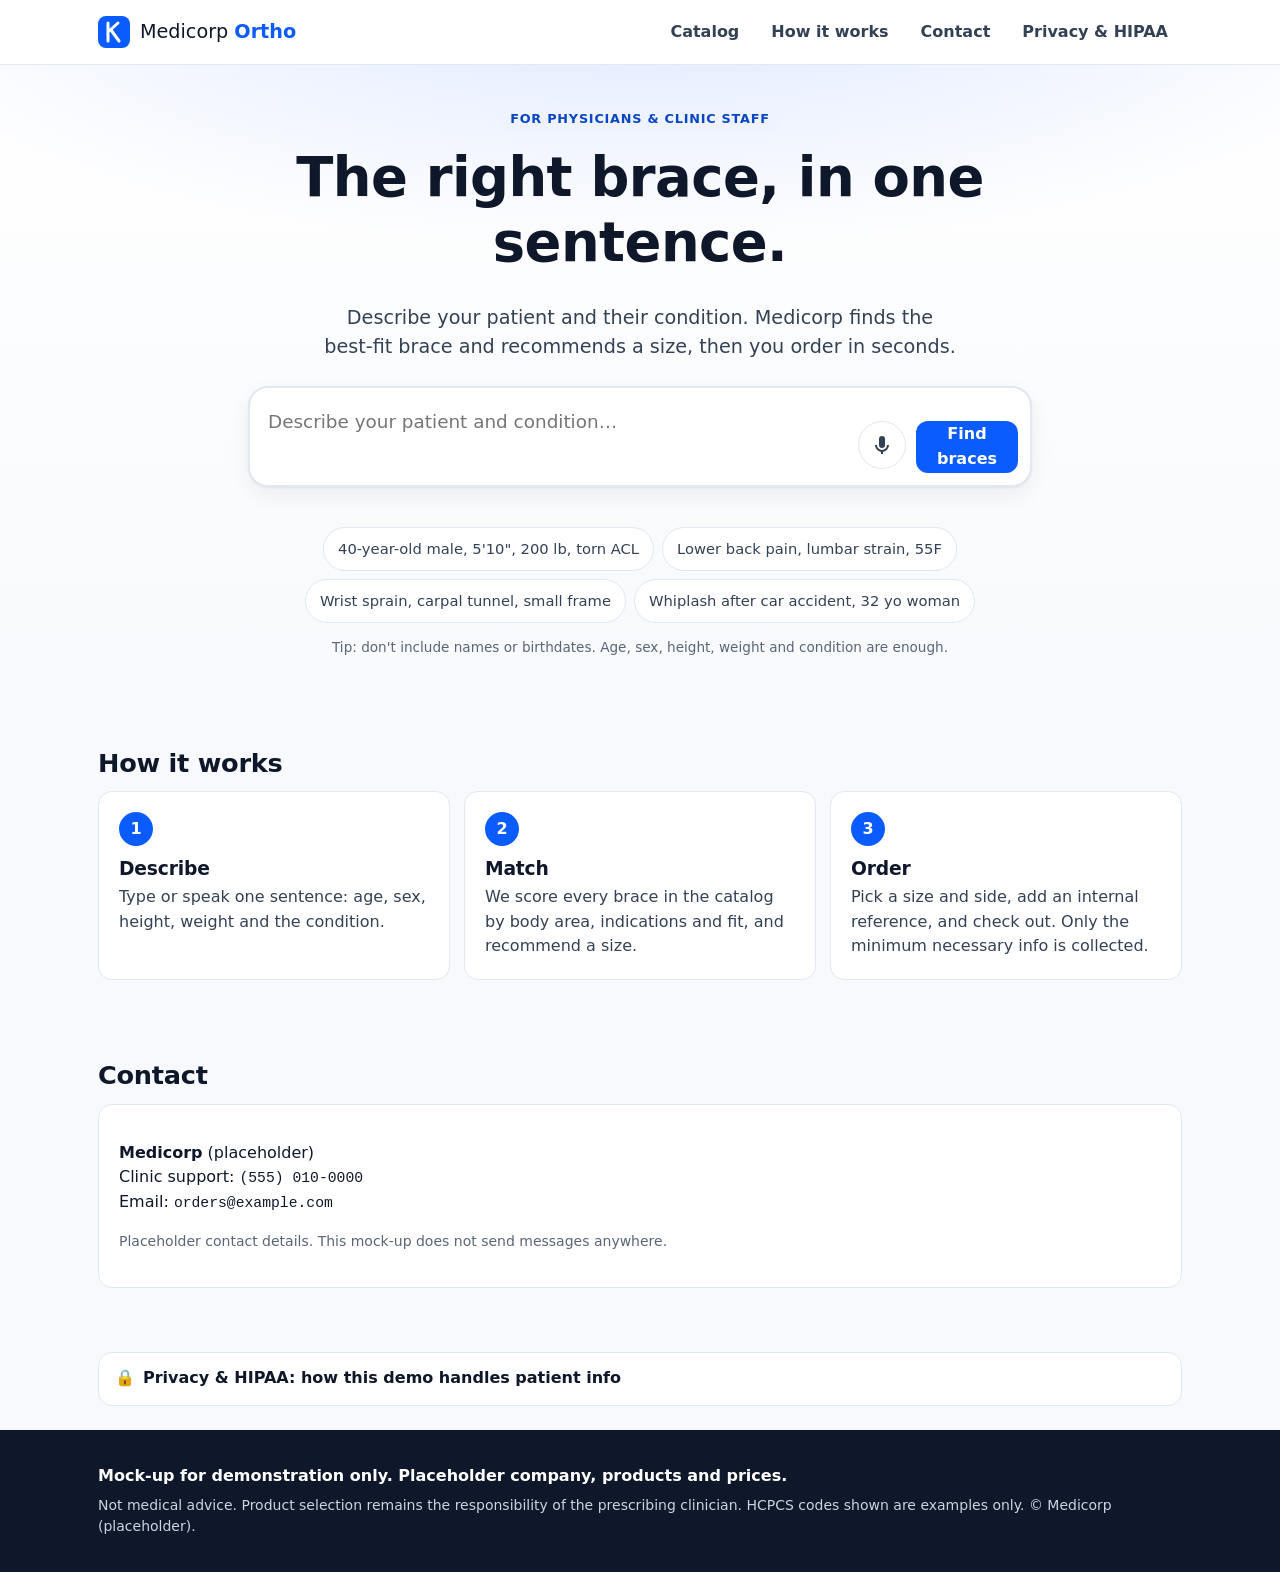
==== medicorp-mockup/index.html @ 3b9446be "Medicorp mock-up, part 1" ====
<!DOCTYPE html>
<html lang="en">
<head>
  <meta charset="utf-8">
  <meta name="viewport" content="width=device-width, initial-scale=1">
  <title>Medicorp | Find the Right Orthopedic Brace in One Sentence</title>
  <meta name="description" content="Medicorp helps doctors and clinic staff find and order the right knee, back, neck, wrist, ankle or shoulder brace. Describe the patient and condition in one sentence and get sized recommendations.">
  <meta name="robots" content="noindex, nofollow"><!-- mock-up: remove for production -->
  <meta name="theme-color" content="#0b5cff">
  <meta property="og:title" content="Medicorp | The right brace, in one sentence.">
  <meta property="og:description" content="AI-first brace finder and ordering for clinics. Knee, back, neck, wrist, ankle and shoulder supports.">
  <meta property="og:type" content="website">
  <link rel="icon" href="data:image/svg+xml,%3Csvg xmlns='http://www.w3.org/2000/svg' viewBox='0 0 32 32'%3E%3Crect width='32' height='32' rx='8' fill='%230b5cff'/%3E%3Cpath d='M10 7v18M10 16l10-9M13 14l8 11' stroke='white' stroke-width='3' fill='none' stroke-linecap='round'/%3E%3C/svg%3E">
  <link rel="stylesheet" href="css/styles.css">
  <script type="application/ld+json">
  {"@context":"https://schema.org","@type":"Organization","name":"Medicorp (placeholder)","description":"Mock-up of an orthopedic brace company website."}
  </script>
</head>
<body>
  <a class="skip-link" href="#main">Skip to content</a>

  <header class="site-header">
    <div class="wrap header-inner">
      <a class="brand" href="#/" aria-label="Medicorp home">
        <span class="brand-mark" aria-hidden="true">
          <svg viewBox="0 0 32 32" width="32" height="32"><rect width="32" height="32" rx="8" fill="currentColor"/><path d="M10 7v18M10 16l10-9M13 14l8 11" stroke="#fff" stroke-width="3" fill="none" stroke-linecap="round"/></svg>
        </span>
        <span class="brand-name">Medicorp <strong>Ortho</strong></span>
      </a>
      <button class="nav-toggle" type="button" aria-expanded="false" aria-controls="site-nav">
        <span class="sr-only">Menu</span><span class="bar"></span><span class="bar"></span><span class="bar"></span>
      </button>
      <nav id="site-nav" class="site-nav" aria-label="Primary">
        <a href="#/catalog" data-nav="catalog">Catalog</a>
        <a href="#/how" data-nav="how">How it works</a>
        <a href="#/contact" data-nav="contact">Contact</a>
        <a href="#/privacy" data-nav="privacy" class="nav-privacy">Privacy &amp; HIPAA</a>
      </nav>
    </div>
  </header>

  <main id="main" tabindex="-1">
    <!-- HOME / SEARCH -->
    <section id="view-home" class="view" aria-labelledby="hero-title">
      <div class="hero">
        <div class="wrap hero-inner">
          <p class="eyebrow">For physicians &amp; clinic staff</p>
          <h1 id="hero-title">The right brace, in one sentence.</h1>
          <p class="lede">Describe your patient and their condition. Medicorp finds the best-fit brace and recommends a size, then you order in seconds.</p>

          <form id="search-form" class="prompt" role="search" autocomplete="off">
            <label for="prompt-input" class="sr-only">Describe your patient and condition</label>
            <textarea id="prompt-input" rows="2" placeholder="Describe your patient and condition…" autocomplete="off" spellcheck="false"></textarea>
            <div class="prompt-actions">
              <button id="mic-btn" class="btn-icon" type="button" aria-label="Speak your request" aria-pressed="false" title="Voice input">
                <svg viewBox="0 0 24 24" width="24" height="24" aria-hidden="true"><path fill="currentColor" d="M12 15a3 3 0 0 0 3-3V6a3 3 0 1 0-6 0v6a3 3 0 0 0 3 3Zm5-3a5 5 0 0 1-10 0H5a7 7 0 0 0 6 6.92V21h2v-2.08A7 7 0 0 0 19 12h-2Z"/></svg>
              </button>
              <button class="btn btn-primary" type="submit">Find braces</button>
            </div>
          </form>
          <p id="voice-status" class="voice-status" role="status" aria-live="polite"></p>

          <div class="chips" aria-label="Example searches">
            <button type="button" class="chip">40-year-old male, 5'10", 200 lb, torn ACL</button>
            <button type="button" class="chip">Lower back pain, lumbar strain, 55F</button>
            <button type="button" class="chip">Wrist sprain, carpal tunnel, small frame</button>
            <button type="button" class="chip">Whiplash after car accident, 32 yo woman</button>
          </div>
          <p class="hint">Tip: don't include names or birthdates. Age, sex, height, weight and condition are enough.</p>
        </div>
      </div>

      <div class="wrap">
        <div id="results" class="results" aria-live="polite"></div>
      </div>

      <section id="how" class="wrap section" aria-labelledby="how-title">
        <h2 id="how-title">How it works</h2>
        <ol class="steps">
          <li><span class="step-n">1</span><h3>Describe</h3><p>Type or speak one sentence: age, sex, height, weight and the condition.</p></li>
          <li><span class="step-n">2</span><h3>Match</h3><p>We score every brace in the catalog by body area, indications and fit, and recommend a size.</p></li>
          <li><span class="step-n">3</span><h3>Order</h3><p>Pick a size and side, add an internal reference, and check out. Only the minimum necessary info is collected.</p></li>
        </ol>
      </section>

      <section id="contact" class="wrap section" aria-labelledby="contact-title">
        <h2 id="contact-title">Contact</h2>
        <div class="contact-card">
          <p><strong>Medicorp</strong> (placeholder)<br>Clinic support: <span class="mono">(555) 010-0000</span><br>Email: <span class="mono">orders@example.com</span></p>
          <p class="muted small">Placeholder contact details. This mock-up does not send messages anywhere.</p>
        </div>
      </section>
    </section>

    <!-- CATALOG -->
    <section id="view-catalog" class="view" hidden aria-labelledby="catalog-title">
      <div class="wrap section">
        <h1 id="catalog-title">Catalog</h1>
        <p class="lede-sm">All products load from <code>data/catalog.json</code>.</p>
        <div class="filters" role="group" aria-label="Filter by body area" id="catalog-filters"></div>
        <div id="catalog-grid" class="grid"></div>
      </div>
    </section>

    <!-- PRODUCT / ORDER -->
    <section id="view-product" class="view" hidden aria-label="Product and order">
      <div class="wrap section" id="product-root"></div>
    </section>

    <!-- PRIVACY -->
    <section id="view-privacy" class="view" hidden aria-labelledby="privacy-title">
      <div class="wrap section narrow">
        <h1 id="privacy-title">Privacy &amp; HIPAA</h1>
        <div class="privacy-panel" id="privacy-panel-full"></div>
      </div>
    </section>
  </main>

  <aside class="privacy-mini wrap" aria-label="Privacy and HIPAA summary">
    <details>
      <summary><span aria-hidden="true">🔒</span> Privacy &amp; HIPAA: how this demo handles patient info</summary>
      <div class="privacy-panel" id="privacy-panel-mini"></div>
    </details>
  </aside>

  <footer class="site-footer">
    <div class="wrap footer-inner">
      <p><strong>Mock-up for demonstration only. Placeholder company, products and prices.</strong></p>
      <p class="small">Not medical advice. Product selection remains the responsibility of the prescribing clinician. HCPCS codes shown are examples only. &copy; Medicorp (placeholder).</p>
    </div>
  </footer>

  <noscript><p class="wrap">This mock-up needs JavaScript enabled.</p></noscript>
  <script src="js/matcher.js"></script>
  <script src="js/app.js"></script>
</body>
</html>
---- medicorp-mockup/css/styles.css ----
/* Medicorp mock-up — mobile-first, no external fonts or assets */
:root {
  --blue: #0b5cff; --blue-d: #0846c4; --blue-50: #eef3ff;
  --ink: #0f172a; --ink-2: #334155; --muted: #5b6577;
  --line: #e2e8f0; --bg: #f7f9fc; --card: #fff;
  --ok: #0f7a46; --ok-50: #e8f7ef; --warn: #9a5b00; --warn-50: #fff6e5; --err: #b42318;
  --radius: 14px; --shadow: 0 1px 2px rgba(15,23,42,.06), 0 8px 24px rgba(15,23,42,.06);
  --font: system-ui, -apple-system, "Segoe UI", Roboto, "Helvetica Neue", Arial, sans-serif;
  --mono: ui-monospace, SFMono-Regular, Menlo, Consolas, monospace;
}
*, *::before, *::after { box-sizing: border-box; }
html { -webkit-text-size-adjust: 100%; scroll-behavior: smooth; scroll-padding-top: 80px; }
body { margin: 0; font-family: var(--font); color: var(--ink); background: var(--bg); line-height: 1.55; font-size: 16px; }
img, svg { max-width: 100%; }
a { color: var(--blue-d); }
h1, h2, h3 { line-height: 1.2; margin: 0 0 .5em; letter-spacing: -.01em; }
code, .mono { font-family: var(--mono); font-size: .92em; }
.wrap { width: 100%; max-width: 1120px; margin: 0 auto; padding: 0 18px; }
.narrow { max-width: 760px; }
.sr-only { position: absolute !important; width: 1px; height: 1px; overflow: hidden; clip: rect(0 0 0 0); white-space: nowrap; }
.skip-link { position: absolute; left: -999px; top: 8px; background: var(--ink); color: #fff; padding: 10px 14px; border-radius: 8px; z-index: 100; }
.skip-link:focus { left: 8px; }
:focus-visible { outline: 3px solid #ffb020; outline-offset: 2px; }
.muted { color: var(--muted); } .small { font-size: .875rem; }
.section { padding: 40px 18px; }
[hidden] { display: none !important; }

/* Header */
.site-header { position: sticky; top: 0; z-index: 50; background: rgba(255,255,255,.92); backdrop-filter: saturate(1.4) blur(10px); border-bottom: 1px solid var(--line); }
.header-inner { display: flex; align-items: center; justify-content: space-between; min-height: 64px; gap: 12px; }
.brand { display: inline-flex; align-items: center; gap: 10px; text-decoration: none; color: var(--ink); font-size: 1.2rem; }
.brand-mark { color: var(--blue); display: inline-flex; }
.brand-name strong { color: var(--blue); }
.nav-toggle { display: inline-flex; flex-direction: column; justify-content: center; gap: 5px; width: 48px; height: 48px; border: 1px solid var(--line); border-radius: 10px; background: #fff; cursor: pointer; padding: 0 12px; }
.nav-toggle .bar { display: block; height: 2px; background: var(--ink); border-radius: 2px; }
.site-nav { display: none; position: absolute; left: 0; right: 0; top: 64px; background: #fff; border-bottom: 1px solid var(--line); flex-direction: column; padding: 8px 18px 16px; box-shadow: var(--shadow); }
.site-nav.open { display: flex; }
.site-nav a { padding: 14px 8px; text-decoration: none; color: var(--ink-2); font-weight: 600; border-radius: 8px; }
.site-nav a:hover, .site-nav a[aria-current="page"] { color: var(--blue-d); background: var(--blue-50); }
@media (min-width: 760px) {
  .nav-toggle { display: none; }
  .site-nav { display: flex; position: static; flex-direction: row; padding: 0; box-shadow: none; border: 0; background: transparent; gap: 4px; }
  .site-nav a { padding: 10px 14px; }
}

/* Hero + prompt */
.hero { background: radial-gradient(1200px 400px at 50% -100px, #dbe6ff 0%, rgba(219,230,255,0) 70%), linear-gradient(#fff, var(--bg)); padding: 40px 0 28px; }
.hero-inner { text-align: center; max-width: 820px; }
.eyebrow { display: inline-block; margin: 0 0 12px; padding: 4px 12px; font-size: .8rem; font-weight: 700; letter-spacing: .06em; text-transform: uppercase; color: var(--blue-d); background: var(--blue-50); border-radius: 999px; }
.hero h1 { font-size: clamp(2rem, 6vw, 3.4rem); font-weight: 800; }
.lede { color: var(--ink-2); font-size: clamp(1.02rem, 2.4vw, 1.2rem); margin: 0 auto 24px; max-width: 640px; }
.prompt { display: flex; flex-direction: column; gap: 10px; background: #fff; border: 2px solid var(--line); border-radius: 20px; padding: 12px; box-shadow: var(--shadow); text-align: left; transition: border-color .15s; }
.prompt:focus-within { border-color: var(--blue); }
.prompt textarea { width: 100%; border: 0; resize: none; font: inherit; font-size: 1.15rem; padding: 8px 6px; min-height: 64px; color: var(--ink); background: transparent; }
.prompt textarea:focus { outline: none; }
.prompt-actions { display: flex; justify-content: flex-end; gap: 10px; }
@media (min-width: 640px) { .prompt { flex-direction: row; align-items: flex-end; } .prompt textarea { min-height: 56px; } }
.btn { display: inline-flex; align-items: center; justify-content: center; gap: 8px; min-height: 48px; padding: 0 20px; font: inherit; font-weight: 700; border-radius: 12px; border: 1px solid transparent; cursor: pointer; text-decoration: none; }
.btn-primary { background: var(--blue); color: #fff; }
.btn-primary:hover { background: var(--blue-d); }
.btn-primary:disabled { opacity: .6; cursor: progress; }
.btn-ghost { background: #fff; color: var(--ink); border-color: var(--line); }
.btn-ghost:hover { border-color: var(--blue); color: var(--blue-d); }
.btn-block { width: 100%; }
.btn-icon { width: 48px; height: 48px; border-radius: 50%; border: 1px solid var(--line); background: #fff; color: var(--ink-2); cursor: pointer; display: inline-flex; align-items: center; justify-content: center; flex: none; }
.btn-icon:hover { color: var(--blue-d); border-color: var(--blue); }
.btn-icon.listening { background: #ffe8e6; color: var(--err); border-color: var(--err); animation: pulse 1.2s infinite; }
@keyframes pulse { 0%{box-shadow:0 0 0 0 rgba(180,35,24,.35)} 70%{box-shadow:0 0 0 12px rgba(180,35,24,0)} 100%{box-shadow:0 0 0 0 rgba(180,35,24,0)} }
.voice-status { min-height: 1.5em; margin: 10px 0 0; font-size: .92rem; color: var(--muted); }
.voice-status.warn { color: var(--warn); }
.chips { display: flex; flex-wrap: wrap; justify-content: center; gap: 8px; margin-top: 8px; }
.chip { min-height: 44px; padding: 8px 14px; border-radius: 999px; border: 1px solid var(--line); background: #fff; color: var(--ink-2); font: inherit; font-size: .92rem; cursor: pointer; }
.chip:hover { border-color: var(--blue); color: var(--blue-d); background: var(--blue-50); }
.hint { font-size: .85rem; color: var(--muted); margin-top: 14px; }

/* Results */
.results { padding-top: 8px; }
.results-head { display: flex; flex-wrap: wrap; align-items: baseline; justify-content: space-between; gap: 8px; margin: 18px 0 12px; }
.results-head h2 { margin: 0; font-size: 1.35rem; }
.parsed { display: flex; flex-wrap: wrap; gap: 6px; margin: 0 0 16px; padding: 0; list-style: none; }
.parsed li { font-size: .82rem; padding: 4px 10px; border-radius: 999px; background: #fff; border: 1px solid var(--line); color: var(--ink-2); }
.parsed li b { color: var(--ink); }
.grid { display: grid; grid-template-columns: 1fr; gap: 16px; }
@media (min-width: 640px) { .grid { grid-template-columns: repeat(2, 1fr); } }
@media (min-width: 1000px) { .grid { grid-template-columns: repeat(3, 1fr); } }
.card { position: relative; display: flex; flex-direction: column; background: var(--card); border: 1px solid var(--line); border-radius: var(--radius); box-shadow: var(--shadow); overflow: hidden; transition: transform .15s, box-shadow .15s, border-color .15s; }
.card:hover { transform: translateY(-2px); border-color: #c7d6ff; }
.card.top { border: 2px solid var(--blue); }
.card-media { display: flex; align-items: center; justify-content: center; height: 128px; background: linear-gradient(135deg, var(--blue-50), #f5f8ff); color: var(--blue); }
.card-media svg { width: 72px; height: 72px; }
.badge { display: inline-block; font-size: .72rem; font-weight: 700; letter-spacing: .04em; text-transform: uppercase; padding: 3px 9px; border-radius: 999px; background: var(--blue-50); color: var(--blue-d); }
.badge-top { position: absolute; top: 10px; left: 10px; background: var(--blue); color: #fff; }
.badge-related { position: absolute; top: 10px; left: 10px; background: var(--warn-50); color: var(--warn); }
.card-body { padding: 16px; display: flex; flex-direction: column; gap: 10px; flex: 1; }
.card-body h3 { font-size: 1.08rem; margin: 0; }
.card-body ul { margin: 0; padding-left: 18px; color: var(--ink-2); font-size: .92rem; }
.specs { display: grid; grid-template-columns: auto 1fr; gap: 2px 10px; font-size: .85rem; margin: 0; }
.specs dt { color: var(--muted); } .specs dd { margin: 0; color: var(--ink-2); }
.sizes { display: flex; flex-wrap: wrap; gap: 6px; }
.size-pill { font-size: .82rem; padding: 4px 10px; border-radius: 8px; border: 1px solid var(--line); color: var(--ink-2); background: #fff; }
.size-pill.rec { background: var(--ok-50); border-color: var(--ok); color: var(--ok); font-weight: 700; }
.why { font-size: .88rem; color: var(--ok); background: var(--ok-50); border-radius: 10px; padding: 8px 10px; margin: 0; }
.card-foot { display: flex; align-items: center; justify-content: space-between; gap: 10px; padding: 0 16px 16px; }
.price { font-size: 1.3rem; font-weight: 800; }
.hcpcs { font-size: .78rem; color: var(--muted); }
.empty { background: #fff; border: 1px dashed #c3cfe2; border-radius: var(--radius); padding: 24px; text-align: center; }
.empty h2 { font-size: 1.25rem; }

/* Steps / contact */
.section h2 { font-size: 1.6rem; }
.steps { list-style: none; padding: 0; margin: 0; display: grid; gap: 14px; }
@media (min-width: 760px) { .steps { grid-template-columns: repeat(3, 1fr); } }
.steps li { background: #fff; border: 1px solid var(--line); border-radius: var(--radius); padding: 20px; }
.step-n { display: inline-flex; width: 34px; height: 34px; align-items: center; justify-content: center; border-radius: 50%; background: var(--blue); color: #fff; font-weight: 800; margin-bottom: 8px; }
.steps h3 { margin: 4px 0; } .steps p { margin: 0; color: var(--ink-2); }
.contact-card { background: #fff; border: 1px solid var(--line); border-radius: var(--radius); padding: 20px; }

/* Catalog filters */
.lede-sm { color: var(--muted); }
.filters { display: flex; flex-wrap: wrap; gap: 8px; margin: 8px 0 18px; }
.filters button[aria-pressed="true"] { background: var(--blue); color: #fff; border-color: var(--blue); }

/* Product / order */
.back-link { display: inline-flex; align-items: center; gap: 6px; min-height: 44px; margin-bottom: 8px; background: none; border: 0; font: inherit; color: var(--blue-d); font-weight: 600; cursor: pointer; padding: 0; }
.product-layout { display: grid; gap: 20px; }
@media (min-width: 900px) { .product-layout { grid-template-columns: 1.1fr .9fr; align-items: start; } }
.panel { background: #fff; border: 1px solid var(--line); border-radius: var(--radius); box-shadow: var(--shadow); padding: 20px; }
.panel h2 { font-size: 1.2rem; }
.product-hero { display: flex; gap: 16px; align-items: center; margin-bottom: 12px; }
.product-hero .card-media { width: 96px; height: 96px; border-radius: 14px; flex: none; }
.product-hero .card-media svg { width: 56px; height: 56px; }
.product-hero h1 { font-size: clamp(1.3rem, 4vw, 1.8rem); margin: 4px 0 0; }
.field { display: flex; flex-direction: column; gap: 6px; margin-bottom: 14px; }
.field label, .field legend { font-weight: 600; font-size: .92rem; }
.field input, .field select { min-height: 48px; padding: 10px 12px; font: inherit; border: 1px solid #cbd5e1; border-radius: 10px; background: #fff; color: var(--ink); }
.field input:focus, .field select:focus { outline: none; border-color: var(--blue); box-shadow: 0 0 0 3px rgba(11,92,255,.18); }
.field .help { font-size: .8rem; color: var(--muted); }
.field .error { font-size: .82rem; color: var(--err); min-height: 1em; }
fieldset.field { border: 0; padding: 0; margin: 0 0 14px; }
.seg { display: flex; flex-wrap: wrap; gap: 8px; }
.seg label { flex: 1 1 90px; display: flex; align-items: center; justify-content: center; gap: 6px; min-height: 48px; border: 1px solid #cbd5e1; border-radius: 10px; cursor: pointer; font-weight: 600; }
.seg input { accent-color: var(--blue); width: 18px; height: 18px; }
.seg label:has(input:checked) { border-color: var(--blue); background: var(--blue-50); color: var(--blue-d); }
.row-2 { display: grid; grid-template-columns: 1fr 1fr; gap: 12px; }
.summary { width: 100%; border-collapse: collapse; font-size: .95rem; margin-bottom: 14px; }
.summary td { padding: 8px 0; border-bottom: 1px solid var(--line); }
.summary td:last-child { text-align: right; font-weight: 600; }
.summary tr.total td { font-size: 1.1rem; font-weight: 800; border-bottom: 0; }
.notice { font-size: .85rem; border-radius: 10px; padding: 10px 12px; margin: 0 0 14px; }
.notice-info { background: var(--blue-50); color: var(--blue-d); }
.notice-warn { background: var(--warn-50); color: var(--warn); }

/* Stripe-style test checkout */
.test-banner { display: flex; align-items: center; gap: 8px; background: #fff3cd; color: #7a4d00; border: 1px solid #f0c36d; border-radius: 10px; padding: 10px 12px; font-weight: 700; font-size: .9rem; margin-bottom: 14px; }
.test-banner .tag { background: #f59e0b; color: #fff; border-radius: 6px; padding: 2px 8px; font-size: .75rem; letter-spacing: .06em; }
.stripe-el { border: 1px solid #cbd5e1; border-radius: 10px; overflow: hidden; background: #fff; box-shadow: 0 1px 1px rgba(0,0,0,.03); }
.stripe-el:focus-within { border-color: var(--blue); box-shadow: 0 0 0 3px rgba(11,92,255,.18); }
.stripe-el input { width: 100%; border: 0; min-height: 48px; padding: 12px 14px; font: inherit; font-family: var(--mono); color: var(--ink); background: transparent; }
.stripe-el input:focus { outline: none; }
.stripe-el .split { display: grid; grid-template-columns: 1fr 1fr; border-top: 1px solid #e2e8f0; }
.stripe-el .split input + input { border-left: 1px solid #e2e8f0; }
.card-brand-row { position: relative; }
.card-brand { position: absolute; right: 12px; top: 50%; transform: translateY(-50%); font-size: .72rem; font-weight: 800; color: #1a1f71; letter-spacing: .04em; }
.powered { text-align: center; font-size: .78rem; color: var(--muted); margin-top: 10px; }
.confirm { text-align: center; padding: 28px 20px; }
.confirm .check { width: 72px; height: 72px; border-radius: 50%; background: var(--ok-50); color: var(--ok); display: inline-flex; align-items: center; justify-content: center; margin-bottom: 12px; }
.order-no { font-family: var(--mono); font-size: 1.2rem; font-weight: 800; background: var(--bg); border: 1px dashed #c3cfe2; padding: 8px 14px; border-radius: 10px; display: inline-block; margin: 6px 0 16px; }

/* Privacy */
.privacy-mini { margin: 24px auto; }
.privacy-mini details { background: #fff; border: 1px solid var(--line); border-radius: var(--radius); padding: 0 16px; }
.privacy-mini summary { cursor: pointer; font-weight: 700; min-height: 52px; display: flex; align-items: center; gap: 8px; }
.privacy-panel { font-size: .92rem; color: var(--ink-2); padding-bottom: 12px; }
.privacy-panel h3 { font-size: 1rem; margin: 14px 0 6px; color: var(--ink); }
.privacy-panel ul { margin: 0; padding-left: 20px; }
.privacy-panel li { margin: 4px 0; }
.privacy-panel .demo-note { background: var(--ok-50); color: var(--ok); border-radius: 10px; padding: 10px 12px; font-weight: 600; }
.placeholder-tag { font-size: .7rem; font-weight: 700; background: var(--warn-50); color: var(--warn); padding: 1px 6px; border-radius: 6px; margin-left: 4px; }

/* Footer */
.site-footer { background: var(--ink); color: #cbd5e1; padding: 28px 0; margin-top: 24px; }
.site-footer strong { color: #fff; }
.footer-inner p { margin: 6px 0; }

@media (prefers-reduced-motion: reduce) { *, *::before, *::after { animation: none !important; transition: none !important; scroll-behavior: auto !important; } }

/* mobile polish */
.tag { white-space: nowrap; }
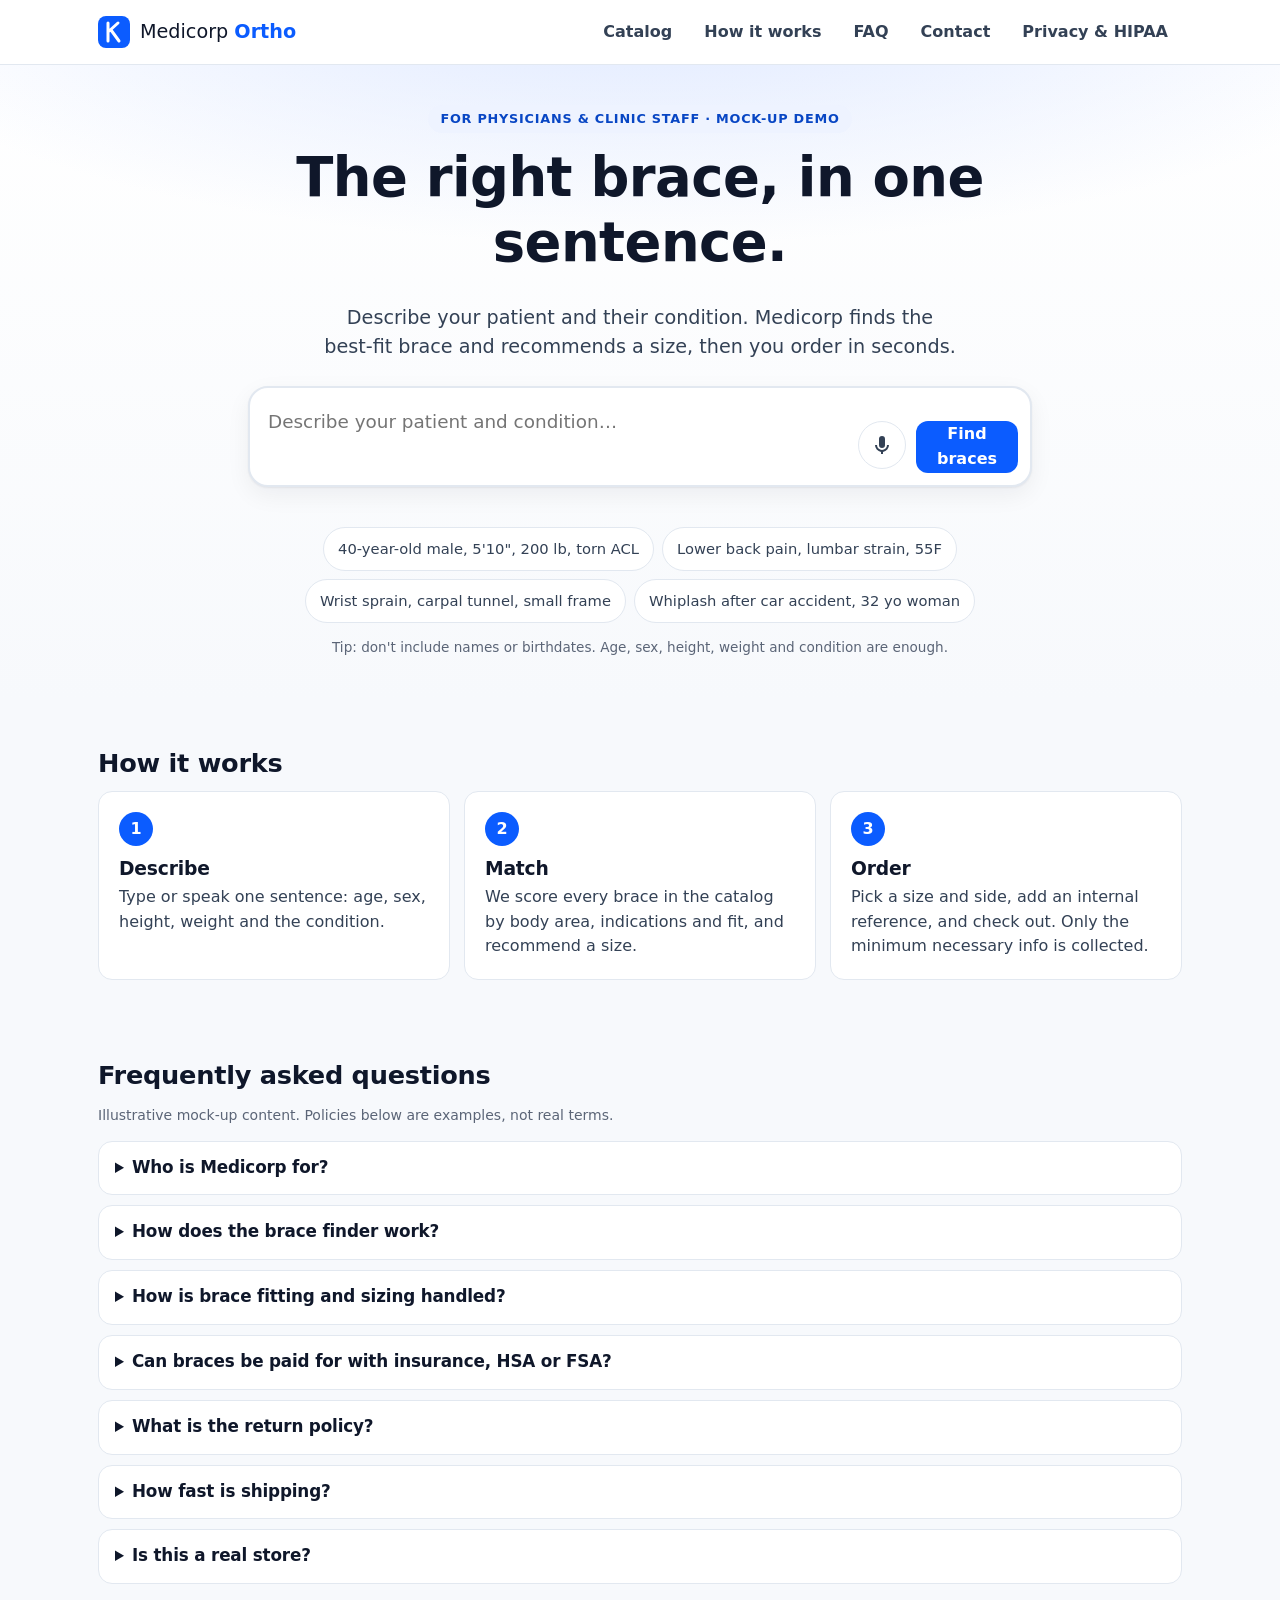
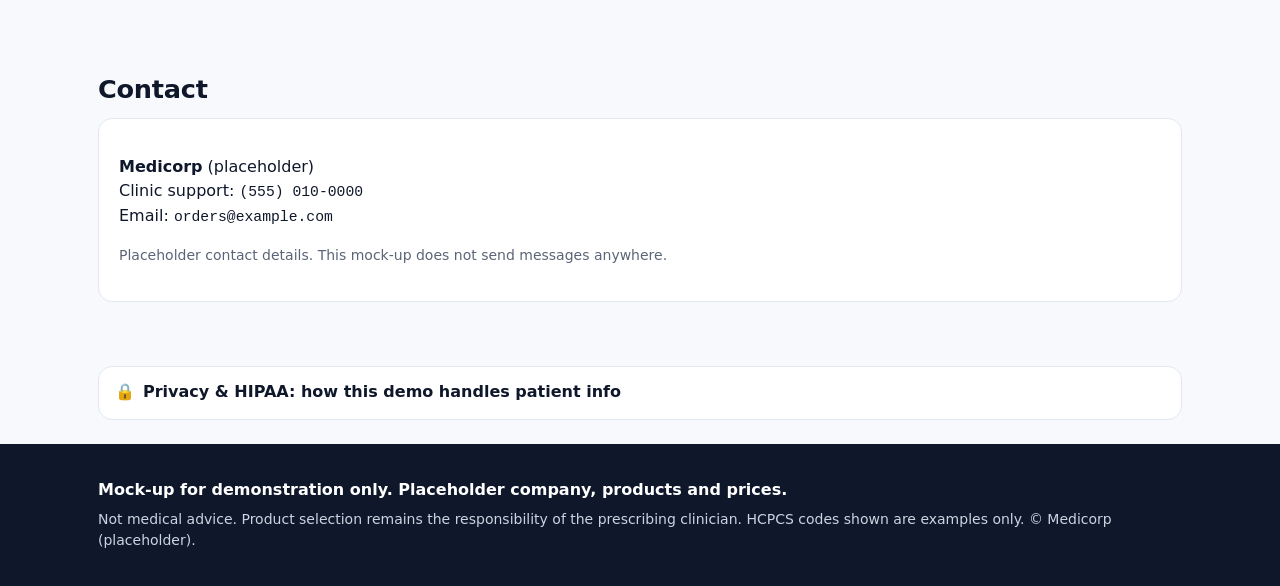
==== commit 8bff7fb1: "Medicorp mock-up: SEO + AI-crawler pass (meta, canonical, OG, JSON-LD, FAQ, prerendered catalog)" ====
--- a/medicorp-mockup/index.html
+++ b/medicorp-mockup/index.html
@@ -1,19 +1,39 @@
 <!DOCTYPE html>
-<html lang="en">
+<html lang="en-US">
 <head>
   <meta charset="utf-8">
   <meta name="viewport" content="width=device-width, initial-scale=1">
-  <title>Medicorp | Find the Right Orthopedic Brace in One Sentence</title>
-  <meta name="description" content="Medicorp helps doctors and clinic staff find and order the right knee, back, neck, wrist, ankle or shoulder brace. Describe the patient and condition in one sentence and get sized recommendations.">
-  <meta name="robots" content="noindex, nofollow"><!-- mock-up: remove for production -->
+  <title>Medicorp Orthopedic Brace Finder for Clinics (Mock-up) | Knee, Back, Neck, Wrist, Ankle, Shoulder</title>
+  <meta name="description" content="Mock-up of Medicorp, an AI brace finder for clinics: describe a patient in one sentence to get a matched orthopedic brace and suggested size. Knee, back, neck, wrist, ankle and shoulder braces. Demo data only.">
+  <meta name="robots" content="index, follow, max-image-preview:large">
+  <link rel="canonical" href="https://rbickmore664.github.io/medicorp-mockup/">
   <meta name="theme-color" content="#0b5cff">
-  <meta property="og:title" content="Medicorp | The right brace, in one sentence.">
-  <meta property="og:description" content="AI-first brace finder and ordering for clinics. Knee, back, neck, wrist, ankle and shoulder supports.">
+  <meta property="og:site_name" content="Medicorp (mock-up)">
+  <meta property="og:title" content="Medicorp | The right orthopedic brace, in one sentence (mock-up)">
+  <meta property="og:description" content="Mock-up of Medicorp, an AI brace finder for clinics: describe a patient in one sentence to get a matched orthopedic brace and suggested size. Knee, back, neck, wrist, ankle and shoulder braces. Demo data only.">
   <meta property="og:type" content="website">
-  <link rel="icon" href="data:image/svg+xml,%3Csvg xmlns='http://www.w3.org/2000/svg' viewBox='0 0 32 32'%3E%3Crect width='32' height='32' rx='8' fill='%230b5cff'/%3E%3Cpath d='M10 7v18M10 16l10-9M13 14l8 11' stroke='white' stroke-width='3' fill='none' stroke-linecap='round'/%3E%3C/svg%3E">
+  <meta property="og:url" content="https://rbickmore664.github.io/medicorp-mockup/">
+  <meta property="og:locale" content="en_US">
+  <meta name="twitter:card" content="summary">
+  <meta name="twitter:title" content="Medicorp | The right orthopedic brace, in one sentence (mock-up)">
+  <meta name="twitter:description" content="Mock-up of Medicorp, an AI brace finder for clinics: describe a patient in one sentence to get a matched orthopedic brace and suggested size. Knee, back, neck, wrist, ankle and shoulder braces. Demo data only.">
+  <link rel="icon" href="favicon.svg" type="image/svg+xml">
+  <link rel="manifest" href="site.webmanifest">
+  <link rel="alternate" type="text/markdown" title="llms.txt" href="llms.txt">
+  <link rel="sitemap" type="application/xml" href="/sitemap.xml">
+  <link rel="preload" href="data/catalog.json" as="fetch" type="application/json" crossorigin>
   <link rel="stylesheet" href="css/styles.css">
   <script type="application/ld+json">
-  {"@context":"https://schema.org","@type":"Organization","name":"Medicorp (placeholder)","description":"Mock-up of an orthopedic brace company website."}
+  {"@context": "https://schema.org", "@type": "Organization", "@id": "https://rbickmore664.github.io/medicorp-mockup/#org", "name": "Medicorp", "alternateName": "Medicorp Ortho (mock-up)", "url": "https://rbickmore664.github.io/medicorp-mockup/", "logo": "https://rbickmore664.github.io/medicorp-mockup/favicon.svg", "description": "Placeholder orthopedic brace company used in a website mock-up. Not a real business; contact details are placeholders.", "contactPoint": {"@type": "ContactPoint", "contactType": "customer support", "telephone": "+1-555-010-0000", "email": "orders@example.com"}}
+  </script>
+  <script type="application/ld+json">
+  {"@context": "https://schema.org", "@type": "WebSite", "@id": "https://rbickmore664.github.io/medicorp-mockup/#website", "name": "Medicorp Brace Finder (mock-up)", "url": "https://rbickmore664.github.io/medicorp-mockup/", "inLanguage": "en-US", "publisher": {"@id": "https://rbickmore664.github.io/medicorp-mockup/#org"}}
+  </script>
+  <script type="application/ld+json">
+  {"@context": "https://schema.org", "@type": "ItemList", "name": "Medicorp orthopedic brace catalog (mock-up)", "numberOfItems": 14, "itemListElement": [{"@type": "ListItem", "position": 1, "item": {"@type": "Product", "@id": "https://rbickmore664.github.io/medicorp-mockup/#product-kn-acl-hinged", "sku": "kn-acl-hinged", "name": "Medicorp StrideGuard Hinged ACL Knee Brace", "category": "Orthopedic brace > Knee", "description": "Mock-up product. Listed indications: ACL tear or deficiency; MCL/LCL/PCL instability; Return to sport after ligament injury. Sizes: S, M, L, XL.", "brand": {"@type": "Brand", "name": "Medicorp"}, "url": "https://rbickmore664.github.io/medicorp-mockup/#/product/kn-acl-hinged", "offers": {"@type": "Offer", "price": "389.00", "priceCurrency": "USD", "availability": "https://schema.org/InStock", "url": "https://rbickmore664.github.io/medicorp-mockup/#/product/kn-acl-hinged", "seller": {"@id": "https://rbickmore664.github.io/medicorp-mockup/#org"}}}}, {"@type": "ListItem", "position": 2, "item": {"@type": "Product", "@id": "https://rbickmore664.github.io/medicorp-mockup/#product-kn-postop-rom", "sku": "kn-postop-rom", "name": "Medicorp RangeLock Post-Op ROM Knee Brace", "category": "Orthopedic brace > Knee", "description": "Mock-up product. Listed indications: Post-operative knee immobilization; ACL reconstruction rehab; Total knee replacement recovery; Tibial plateau fracture. Sizes: Universal.", "brand": {"@type": "Brand", "name": "Medicorp"}, "url": "https://rbickmore664.github.io/medicorp-mockup/#/product/kn-postop-rom", "offers": {"@type": "Offer", "price": "249.00", "priceCurrency": "USD", "availability": "https://schema.org/InStock", "url": "https://rbickmore664.github.io/medicorp-mockup/#/product/kn-postop-rom", "seller": {"@id": "https://rbickmore664.github.io/medicorp-mockup/#org"}}}}, {"@type": "ListItem", "position": 3, "item": {"@type": "Product", "@id": "https://rbickmore664.github.io/medicorp-mockup/#product-kn-oa-unloader", "sku": "kn-oa-unloader", "name": "Medicorp OffLoad OA Unloader Knee Brace", "category": "Orthopedic brace > Knee", "description": "Mock-up product. Listed indications: Unicompartmental knee osteoarthritis; Medial or lateral compartment pain; Varus/valgus deformity. Sizes: S, M, L, XL.", "brand": {"@type": "Brand", "name": "Medicorp"}, "url": "https://rbickmore664.github.io/medicorp-mockup/#/product/kn-oa-unloader", "offers": {"@type": "Offer", "price": "529.00", "priceCurrency": "USD", "availability": "https://schema.org/InStock", "url": "https://rbickmore664.github.io/medicorp-mockup/#/product/kn-oa-unloader", "seller": {"@id": "https://rbickmore664.github.io/medicorp-mockup/#org"}}}}, {"@type": "ListItem", "position": 4, "item": {"@type": "Product", "@id": "https://rbickmore664.github.io/medicorp-mockup/#product-kn-patella-sleeve", "sku": "kn-patella-sleeve", "name": "Medicorp TrackFit Patellar Stabilizer Sleeve", "category": "Orthopedic brace > Knee", "description": "Mock-up product. Listed indications: Patellofemoral pain; Patellar tracking disorder; Mild meniscus irritation; Mild knee sprain. Sizes: S, M, L, XL.", "brand": {"@type": "Brand", "name": "Medicorp"}, "url": "https://rbickmore664.github.io/medicorp-mockup/#/product/kn-patella-sleeve", "offers": {"@type": "Offer", "price": "59.00", "priceCurrency": "USD", "availability": "https://schema.org/InStock", "url": "https://rbickmore664.github.io/medicorp-mockup/#/product/kn-patella-sleeve", "seller": {"@id": "https://rbickmore664.github.io/medicorp-mockup/#org"}}}}, {"@type": "ListItem", "position": 5, "item": {"@type": "Product", "@id": "https://rbickmore664.github.io/medicorp-mockup/#product-bk-lso-lumbar", "sku": "bk-lso-lumbar", "name": "Medicorp CoreHold LSO Lumbar Support", "category": "Orthopedic brace > Back", "description": "Mock-up product. Listed indications: Lumbar strain or sprain; Acute or chronic low back pain; Lumbar disc herniation (conservative care); Sciatica. Sizes: S, M, L, XL.", "brand": {"@type": "Brand", "name": "Medicorp"}, "url": "https://rbickmore664.github.io/medicorp-mockup/#/product/bk-lso-lumbar", "offers": {"@type": "Offer", "price": "179.00", "priceCurrency": "USD", "availability": "https://schema.org/InStock", "url": "https://rbickmore664.github.io/medicorp-mockup/#/product/bk-lso-lumbar", "seller": {"@id": "https://rbickmore664.github.io/medicorp-mockup/#org"}}}}, {"@type": "ListItem", "position": 6, "item": {"@type": "Product", "@id": "https://rbickmore664.github.io/medicorp-mockup/#product-bk-tlso-rigid", "sku": "bk-tlso-rigid", "name": "Medicorp SpineShield Rigid TLSO", "category": "Orthopedic brace > Back", "description": "Mock-up product. Listed indications: Stable thoracolumbar compression fracture; Post-surgical spinal stabilization; Osteoporotic vertebral fracture. Sizes: S, M, L.", "brand": {"@type": "Brand", "name": "Medicorp"}, "url": "https://rbickmore664.github.io/medicorp-mockup/#/product/bk-tlso-rigid", "offers": {"@type": "Offer", "price": "649.00", "priceCurrency": "USD", "availability": "https://schema.org/InStock", "url": "https://rbickmore664.github.io/medicorp-mockup/#/product/bk-tlso-rigid", "seller": {"@id": "https://rbickmore664.github.io/medicorp-mockup/#org"}}}}, {"@type": "ListItem", "position": 7, "item": {"@type": "Product", "@id": "https://rbickmore664.github.io/medicorp-mockup/#product-bk-si-belt", "sku": "bk-si-belt", "name": "Medicorp PelviFit Sacroiliac Belt", "category": "Orthopedic brace > Back", "description": "Mock-up product. Listed indications: Sacroiliac joint dysfunction; Pelvic girdle pain; Postpartum pelvic instability. Sizes: S/M, L/XL.", "brand": {"@type": "Brand", "name": "Medicorp"}, "url": "https://rbickmore664.github.io/medicorp-mockup/#/product/bk-si-belt", "offers": {"@type": "Offer", "price": "69.00", "priceCurrency": "USD", "availability": "https://schema.org/InStock", "url": "https://rbickmore664.github.io/medicorp-mockup/#/product/bk-si-belt", "seller": {"@id": "https://rbickmore664.github.io/medicorp-mockup/#org"}}}}, {"@type": "ListItem", "position": 8, "item": {"@type": "Product", "@id": "https://rbickmore664.github.io/medicorp-mockup/#product-nk-soft-collar", "sku": "nk-soft-collar", "name": "Medicorp ComfortLine Soft Cervical Collar", "category": "Orthopedic brace > Neck", "description": "Mock-up product. Listed indications: Whiplash-associated disorder; Cervical muscle strain; Minor neck sprain. Sizes: S, M, L.", "brand": {"@type": "Brand", "name": "Medicorp"}, "url": "https://rbickmore664.github.io/medicorp-mockup/#/product/nk-soft-collar", "offers": {"@type": "Offer", "price": "29.00", "priceCurrency": "USD", "availability": "https://schema.org/InStock", "url": "https://rbickmore664.github.io/medicorp-mockup/#/product/nk-soft-collar", "seller": {"@id": "https://rbickmore664.github.io/medicorp-mockup/#org"}}}}, {"@type": "ListItem", "position": 9, "item": {"@type": "Product", "@id": "https://rbickmore664.github.io/medicorp-mockup/#product-nk-rigid-collar", "sku": "nk-rigid-collar", "name": "Medicorp StableNeck Rigid Cervical Collar", "category": "Orthopedic brace > Neck", "description": "Mock-up product. Listed indications: Stable cervical fracture; Post-operative cervical fusion; Cervical spine stabilization. Sizes: Regular, Tall.", "brand": {"@type": "Brand", "name": "Medicorp"}, "url": "https://rbickmore664.github.io/medicorp-mockup/#/product/nk-rigid-collar", "offers": {"@type": "Offer", "price": "139.00", "priceCurrency": "USD", "availability": "https://schema.org/InStock", "url": "https://rbickmore664.github.io/medicorp-mockup/#/product/nk-rigid-collar", "seller": {"@id": "https://rbickmore664.github.io/medicorp-mockup/#org"}}}}, {"@type": "ListItem", "position": 10, "item": {"@type": "Product", "@id": "https://rbickmore664.github.io/medicorp-mockup/#product-wr-carpal-night", "sku": "wr-carpal-night", "name": "Medicorp NightRest Carpal Tunnel Wrist Splint", "category": "Orthopedic brace > Wrist", "description": "Mock-up product. Listed indications: Carpal tunnel syndrome; Median nerve compression symptoms; Nocturnal numbness and tingling. Sizes: S, M, L.", "brand": {"@type": "Brand", "name": "Medicorp"}, "url": "https://rbickmore664.github.io/medicorp-mockup/#/product/wr-carpal-night", "offers": {"@type": "Offer", "price": "39.00", "priceCurrency": "USD", "availability": "https://schema.org/InStock", "url": "https://rbickmore664.github.io/medicorp-mockup/#/product/wr-carpal-night", "seller": {"@id": "https://rbickmore664.github.io/medicorp-mockup/#org"}}}}, {"@type": "ListItem", "position": 11, "item": {"@type": "Product", "@id": "https://rbickmore664.github.io/medicorp-mockup/#product-wr-thumb-spica", "sku": "wr-thumb-spica", "name": "Medicorp FlexGuard Wrist Stabilizer with Thumb Spica", "category": "Orthopedic brace > Wrist", "description": "Mock-up product. Listed indications: Wrist sprain; De Quervain's tenosynovitis; Thumb/CMC sprain; Suspected scaphoid injury (until imaging). Sizes: S, M, L.", "brand": {"@type": "Brand", "name": "Medicorp"}, "url": "https://rbickmore664.github.io/medicorp-mockup/#/product/wr-thumb-spica", "offers": {"@type": "Offer", "price": "49.00", "priceCurrency": "USD", "availability": "https://schema.org/InStock", "url": "https://rbickmore664.github.io/medicorp-mockup/#/product/wr-thumb-spica", "seller": {"@id": "https://rbickmore664.github.io/medicorp-mockup/#org"}}}}, {"@type": "ListItem", "position": 12, "item": {"@type": "Product", "@id": "https://rbickmore664.github.io/medicorp-mockup/#product-an-laceup", "sku": "an-laceup", "name": "Medicorp SureStep Lace-Up Ankle Brace", "category": "Orthopedic brace > Ankle", "description": "Mock-up product. Listed indications: Lateral ankle sprain; Chronic ankle instability; Sport-related ankle protection. Sizes: S, M, L, XL.", "brand": {"@type": "Brand", "name": "Medicorp"}, "url": "https://rbickmore664.github.io/medicorp-mockup/#/product/an-laceup", "offers": {"@type": "Offer", "price": "45.00", "priceCurrency": "USD", "availability": "https://schema.org/InStock", "url": "https://rbickmore664.github.io/medicorp-mockup/#/product/an-laceup", "seller": {"@id": "https://rbickmore664.github.io/medicorp-mockup/#org"}}}}, {"@type": "ListItem", "position": 13, "item": {"@type": "Product", "@id": "https://rbickmore664.github.io/medicorp-mockup/#product-an-walker-boot", "sku": "an-walker-boot", "name": "Medicorp TrekSafe Tall Walker Boot", "category": "Orthopedic brace > Ankle", "description": "Mock-up product. Listed indications: Stable ankle or metatarsal fracture; Achilles tendon rupture (functional rehab); Severe ankle sprain (grade III); Post-operative foot/ankle. Sizes: S, M, L.", "brand": {"@type": "Brand", "name": "Medicorp"}, "url": "https://rbickmore664.github.io/medicorp-mockup/#/product/an-walker-boot", "offers": {"@type": "Offer", "price": "159.00", "priceCurrency": "USD", "availability": "https://schema.org/InStock", "url": "https://rbickmore664.github.io/medicorp-mockup/#/product/an-walker-boot", "seller": {"@id": "https://rbickmore664.github.io/medicorp-mockup/#org"}}}}, {"@type": "ListItem", "position": 14, "item": {"@type": "Product", "@id": "https://rbickmore664.github.io/medicorp-mockup/#product-sh-sling", "sku": "sh-sling", "name": "Medicorp ArmRest Shoulder Immobilizer Sling", "category": "Orthopedic brace > Shoulder", "description": "Mock-up product. Listed indications: Rotator cuff repair (post-op); Shoulder dislocation or subluxation; Labral repair; Clavicle or proximal humerus fracture. Sizes: S, M, L.", "brand": {"@type": "Brand", "name": "Medicorp"}, "url": "https://rbickmore664.github.io/medicorp-mockup/#/product/sh-sling", "offers": {"@type": "Offer", "price": "89.00", "priceCurrency": "USD", "availability": "https://schema.org/InStock", "url": "https://rbickmore664.github.io/medicorp-mockup/#/product/sh-sling", "seller": {"@id": "https://rbickmore664.github.io/medicorp-mockup/#org"}}}}]}
+  </script>
+  <script type="application/ld+json">
+  {"@context": "https://schema.org", "@type": "FAQPage", "name": "Medicorp FAQ (illustrative mock-up content)", "mainEntity": [{"@type": "Question", "name": "Who is Medicorp for?", "acceptedAnswer": {"@type": "Answer", "text": "Medicorp (a placeholder brand in this mock-up) is designed for physicians, physical therapists and clinic staff who need to choose and order orthopedic braces for patients. It is not a consumer diagnosis tool."}}, {"@type": "Question", "name": "How does the brace finder work?", "acceptedAnswer": {"@type": "Answer", "text": "You describe the patient in one sentence (age, sex, height, weight and condition). The finder matches the description to braces in the catalog by body area and listed indications, then suggests a size from the manufacturer-style sizing chart. The prescribing clinician makes the final choice."}}, {"@type": "Question", "name": "How is brace fitting and sizing handled?", "acceptedAnswer": {"@type": "Answer", "text": "Each product lists sizes with fit ranges (for example thigh circumference) plus height and weight guidance. The suggested size is a starting point; clinicians should confirm fit with a measurement and fitting at the point of care."}}, {"@type": "Question", "name": "Can braces be paid for with insurance, HSA or FSA?", "acceptedAnswer": {"@type": "Answer", "text": "Illustrative answer: many prescribed orthopedic braces may be eligible for insurance reimbursement or HSA/FSA payment depending on the plan and documentation. HCPCS codes shown in this mock-up are examples only; check coverage with the payer."}}, {"@type": "Question", "name": "What is the return policy?", "acceptedAnswer": {"@type": "Answer", "text": "Illustrative answer: unused braces in original packaging could be returned within 30 days; custom-fitted or used items may not be returnable. This mock-up does not process real returns."}}, {"@type": "Question", "name": "How fast is shipping?", "acceptedAnswer": {"@type": "Answer", "text": "Illustrative answer: in-stock items would ship within 1 to 2 business days, with expedited options for clinics. No real orders are shipped from this mock-up."}}, {"@type": "Question", "name": "Is this a real store?", "acceptedAnswer": {"@type": "Answer", "text": "No. This is a demonstration mock-up. The company name, products, prices, HCPCS codes and contact details are placeholders, and checkout uses a test card only. Nothing here is medical advice."}}]}
   </script>
 </head>
 <body>
@@ -33,6 +53,7 @@
       <nav id="site-nav" class="site-nav" aria-label="Primary">
         <a href="#/catalog" data-nav="catalog">Catalog</a>
         <a href="#/how" data-nav="how">How it works</a>
+        <a href="#/faq" data-nav="faq">FAQ</a>
         <a href="#/contact" data-nav="contact">Contact</a>
         <a href="#/privacy" data-nav="privacy" class="nav-privacy">Privacy &amp; HIPAA</a>
       </nav>
@@ -44,7 +65,7 @@
     <section id="view-home" class="view" aria-labelledby="hero-title">
       <div class="hero">
         <div class="wrap hero-inner">
-          <p class="eyebrow">For physicians &amp; clinic staff</p>
+          <p class="eyebrow">For physicians &amp; clinic staff &middot; Mock-up demo</p>
           <h1 id="hero-title">The right brace, in one sentence.</h1>
           <p class="lede">Describe your patient and their condition. Medicorp finds the best-fit brace and recommends a size, then you order in seconds.</p>
 
@@ -83,6 +104,19 @@
         </ol>
       </section>
 
+
+      <section id="faq" class="wrap section" aria-labelledby="faq-title">
+        <h2 id="faq-title">Frequently asked questions</h2>
+        <p class="muted small">Illustrative mock-up content. Policies below are examples, not real terms.</p>
+        <details class="faq-item"><summary><h3>Who is Medicorp for?</h3></summary><p>Medicorp (a placeholder brand in this mock-up) is designed for physicians, physical therapists and clinic staff who need to choose and order orthopedic braces for patients. It is not a consumer diagnosis tool.</p></details>
+        <details class="faq-item"><summary><h3>How does the brace finder work?</h3></summary><p>You describe the patient in one sentence (age, sex, height, weight and condition). The finder matches the description to braces in the catalog by body area and listed indications, then suggests a size from the manufacturer-style sizing chart. The prescribing clinician makes the final choice.</p></details>
+        <details class="faq-item"><summary><h3>How is brace fitting and sizing handled?</h3></summary><p>Each product lists sizes with fit ranges (for example thigh circumference) plus height and weight guidance. The suggested size is a starting point; clinicians should confirm fit with a measurement and fitting at the point of care.</p></details>
+        <details class="faq-item"><summary><h3>Can braces be paid for with insurance, HSA or FSA?</h3></summary><p>Illustrative answer: many prescribed orthopedic braces may be eligible for insurance reimbursement or HSA/FSA payment depending on the plan and documentation. HCPCS codes shown in this mock-up are examples only; check coverage with the payer.</p></details>
+        <details class="faq-item"><summary><h3>What is the return policy?</h3></summary><p>Illustrative answer: unused braces in original packaging could be returned within 30 days; custom-fitted or used items may not be returnable. This mock-up does not process real returns.</p></details>
+        <details class="faq-item"><summary><h3>How fast is shipping?</h3></summary><p>Illustrative answer: in-stock items would ship within 1 to 2 business days, with expedited options for clinics. No real orders are shipped from this mock-up.</p></details>
+        <details class="faq-item"><summary><h3>Is this a real store?</h3></summary><p>No. This is a demonstration mock-up. The company name, products, prices, HCPCS codes and contact details are placeholders, and checkout uses a test card only. Nothing here is medical advice.</p></details>
+      </section>
+
       <section id="contact" class="wrap section" aria-labelledby="contact-title">
         <h2 id="contact-title">Contact</h2>
         <div class="contact-card">
@@ -95,10 +129,25 @@
     <!-- CATALOG -->
     <section id="view-catalog" class="view" hidden aria-labelledby="catalog-title">
       <div class="wrap section">
-        <h1 id="catalog-title">Catalog</h1>
-        <p class="lede-sm">All products load from <code>data/catalog.json</code>.</p>
+        <h2 id="catalog-title">Orthopedic brace catalog</h2>
+        <p class="lede-sm">Knee, back, neck, wrist, ankle and shoulder braces. Mock-up catalog: placeholder products and prices.</p>
         <div class="filters" role="group" aria-label="Filter by body area" id="catalog-filters"></div>
-        <div id="catalog-grid" class="grid"></div>
+        <div id="catalog-grid" class="grid">
+<article class="card" id="product-kn-acl-hinged"><div class="card-body"><span class="badge">Knee</span><h3><a href="#/product/kn-acl-hinged">Medicorp StrideGuard Hinged ACL Knee Brace</a></h3><ul><li>ACL tear or deficiency</li><li>MCL/LCL/PCL instability</li><li>Return to sport after ligament injury</li></ul><p>Sizes: S (Thigh 15-17 in), M (Thigh 17-20 in), L (Thigh 20-23 in), XL (Thigh 23-27 in)</p><p><strong>$389.00</strong> (placeholder price)</p></div></article>
+<article class="card" id="product-kn-postop-rom"><div class="card-body"><span class="badge">Knee</span><h3><a href="#/product/kn-postop-rom">Medicorp RangeLock Post-Op ROM Knee Brace</a></h3><ul><li>Post-operative knee immobilization</li><li>ACL reconstruction rehab</li><li>Total knee replacement recovery</li><li>Tibial plateau fracture</li></ul><p>Sizes: Universal (Thigh 12-30 in)</p><p><strong>$249.00</strong> (placeholder price)</p></div></article>
+<article class="card" id="product-kn-oa-unloader"><div class="card-body"><span class="badge">Knee</span><h3><a href="#/product/kn-oa-unloader">Medicorp OffLoad OA Unloader Knee Brace</a></h3><ul><li>Unicompartmental knee osteoarthritis</li><li>Medial or lateral compartment pain</li><li>Varus/valgus deformity</li></ul><p>Sizes: S (Thigh 15-17 in), M (Thigh 17-20 in), L (Thigh 20-23 in), XL (Thigh 23-27 in)</p><p><strong>$529.00</strong> (placeholder price)</p></div></article>
+<article class="card" id="product-kn-patella-sleeve"><div class="card-body"><span class="badge">Knee</span><h3><a href="#/product/kn-patella-sleeve">Medicorp TrackFit Patellar Stabilizer Sleeve</a></h3><ul><li>Patellofemoral pain</li><li>Patellar tracking disorder</li><li>Mild meniscus irritation</li><li>Mild knee sprain</li></ul><p>Sizes: S (Knee 12-14 in), M (Knee 14-16 in), L (Knee 16-18 in), XL (Knee 18-21 in)</p><p><strong>$59.00</strong> (placeholder price)</p></div></article>
+<article class="card" id="product-bk-lso-lumbar"><div class="card-body"><span class="badge">Back</span><h3><a href="#/product/bk-lso-lumbar">Medicorp CoreHold LSO Lumbar Support</a></h3><ul><li>Lumbar strain or sprain</li><li>Acute or chronic low back pain</li><li>Lumbar disc herniation (conservative care)</li><li>Sciatica</li></ul><p>Sizes: S (Waist 26-32 in), M (Waist 32-38 in), L (Waist 38-44 in), XL (Waist 44-52 in)</p><p><strong>$179.00</strong> (placeholder price)</p></div></article>
+<article class="card" id="product-bk-tlso-rigid"><div class="card-body"><span class="badge">Back</span><h3><a href="#/product/bk-tlso-rigid">Medicorp SpineShield Rigid TLSO</a></h3><ul><li>Stable thoracolumbar compression fracture</li><li>Post-surgical spinal stabilization</li><li>Osteoporotic vertebral fracture</li></ul><p>Sizes: S (Waist 26-32 in), M (Waist 32-38 in), L (Waist 38-46 in)</p><p><strong>$649.00</strong> (placeholder price)</p></div></article>
+<article class="card" id="product-bk-si-belt"><div class="card-body"><span class="badge">Back</span><h3><a href="#/product/bk-si-belt">Medicorp PelviFit Sacroiliac Belt</a></h3><ul><li>Sacroiliac joint dysfunction</li><li>Pelvic girdle pain</li><li>Postpartum pelvic instability</li></ul><p>Sizes: S/M (Hips 30-40 in), L/XL (Hips 40-52 in)</p><p><strong>$69.00</strong> (placeholder price)</p></div></article>
+<article class="card" id="product-nk-soft-collar"><div class="card-body"><span class="badge">Neck</span><h3><a href="#/product/nk-soft-collar">Medicorp ComfortLine Soft Cervical Collar</a></h3><ul><li>Whiplash-associated disorder</li><li>Cervical muscle strain</li><li>Minor neck sprain</li></ul><p>Sizes: S (Neck 11-14 in), M (Neck 14-17 in), L (Neck 17-21 in)</p><p><strong>$29.00</strong> (placeholder price)</p></div></article>
+<article class="card" id="product-nk-rigid-collar"><div class="card-body"><span class="badge">Neck</span><h3><a href="#/product/nk-rigid-collar">Medicorp StableNeck Rigid Cervical Collar</a></h3><ul><li>Stable cervical fracture</li><li>Post-operative cervical fusion</li><li>Cervical spine stabilization</li></ul><p>Sizes: Regular (Neck 10-18 in), Tall (Neck 14-22 in)</p><p><strong>$139.00</strong> (placeholder price)</p></div></article>
+<article class="card" id="product-wr-carpal-night"><div class="card-body"><span class="badge">Wrist</span><h3><a href="#/product/wr-carpal-night">Medicorp NightRest Carpal Tunnel Wrist Splint</a></h3><ul><li>Carpal tunnel syndrome</li><li>Median nerve compression symptoms</li><li>Nocturnal numbness and tingling</li></ul><p>Sizes: S (Wrist 5-6 in), M (Wrist 6-7 in), L (Wrist 7-8.5 in)</p><p><strong>$39.00</strong> (placeholder price)</p></div></article>
+<article class="card" id="product-wr-thumb-spica"><div class="card-body"><span class="badge">Wrist</span><h3><a href="#/product/wr-thumb-spica">Medicorp FlexGuard Wrist Stabilizer with Thumb Spica</a></h3><ul><li>Wrist sprain</li><li>De Quervain&#x27;s tenosynovitis</li><li>Thumb/CMC sprain</li><li>Suspected scaphoid injury (until imaging)</li></ul><p>Sizes: S (Wrist 5-6 in), M (Wrist 6-7 in), L (Wrist 7-8.5 in)</p><p><strong>$49.00</strong> (placeholder price)</p></div></article>
+<article class="card" id="product-an-laceup"><div class="card-body"><span class="badge">Ankle</span><h3><a href="#/product/an-laceup">Medicorp SureStep Lace-Up Ankle Brace</a></h3><ul><li>Lateral ankle sprain</li><li>Chronic ankle instability</li><li>Sport-related ankle protection</li></ul><p>Sizes: S (Women&#x27;s shoe 5-7), M (Men&#x27;s 6-8 / Women&#x27;s 7-9), L (Men&#x27;s 8-11), XL (Men&#x27;s 11-14)</p><p><strong>$45.00</strong> (placeholder price)</p></div></article>
+<article class="card" id="product-an-walker-boot"><div class="card-body"><span class="badge">Ankle</span><h3><a href="#/product/an-walker-boot">Medicorp TrekSafe Tall Walker Boot</a></h3><ul><li>Stable ankle or metatarsal fracture</li><li>Achilles tendon rupture (functional rehab)</li><li>Severe ankle sprain (grade III)</li><li>Post-operative foot/ankle</li></ul><p>Sizes: S (Men&#x27;s 4-7 / Women&#x27;s 5-8), M (Men&#x27;s 7-10 / Women&#x27;s 8-11), L (Men&#x27;s 10-13)</p><p><strong>$159.00</strong> (placeholder price)</p></div></article>
+<article class="card" id="product-sh-sling"><div class="card-body"><span class="badge">Shoulder</span><h3><a href="#/product/sh-sling">Medicorp ArmRest Shoulder Immobilizer Sling</a></h3><ul><li>Rotator cuff repair (post-op)</li><li>Shoulder dislocation or subluxation</li><li>Labral repair</li><li>Clavicle or proximal humerus fracture</li></ul><p>Sizes: S (Forearm 11-13 in), M (Forearm 13-15 in), L (Forearm 15-18 in)</p><p><strong>$89.00</strong> (placeholder price)</p></div></article>
+</div>
       </div>
     </section>
 
@@ -110,7 +159,7 @@
     <!-- PRIVACY -->
     <section id="view-privacy" class="view" hidden aria-labelledby="privacy-title">
       <div class="wrap section narrow">
-        <h1 id="privacy-title">Privacy &amp; HIPAA</h1>
+        <h2 id="privacy-title">Privacy &amp; HIPAA</h2>
         <div class="privacy-panel" id="privacy-panel-full"></div>
       </div>
     </section>
@@ -130,8 +179,8 @@
     </div>
   </footer>
 
-  <noscript><p class="wrap">This mock-up needs JavaScript enabled.</p></noscript>
-  <script src="js/matcher.js"></script>
-  <script src="js/app.js"></script>
+  <noscript><p class="wrap">The brace finder and checkout need JavaScript. The full catalog and FAQ are listed in this page and in <a href="llms.txt">llms.txt</a>.</p></noscript>
+  <script src="js/matcher.js" defer></script>
+  <script src="js/app.js" defer></script>
 </body>
 </html>
--- a/medicorp-mockup/css/styles.css
+++ b/medicorp-mockup/css/styles.css
@@ -186,3 +186,9 @@
 
 /* mobile polish */
 .tag { white-space: nowrap; }
+
+/* FAQ */
+.faq-item { background: #fff; border: 1px solid var(--line); border-radius: var(--radius); padding: 0 16px; margin: 0 0 10px; }
+.faq-item summary { cursor: pointer; padding: 14px 0; list-style-position: inside; }
+.faq-item summary h3 { display: inline; font-size: 1.05rem; margin: 0; }
+.faq-item p { margin: 0 0 14px; }
